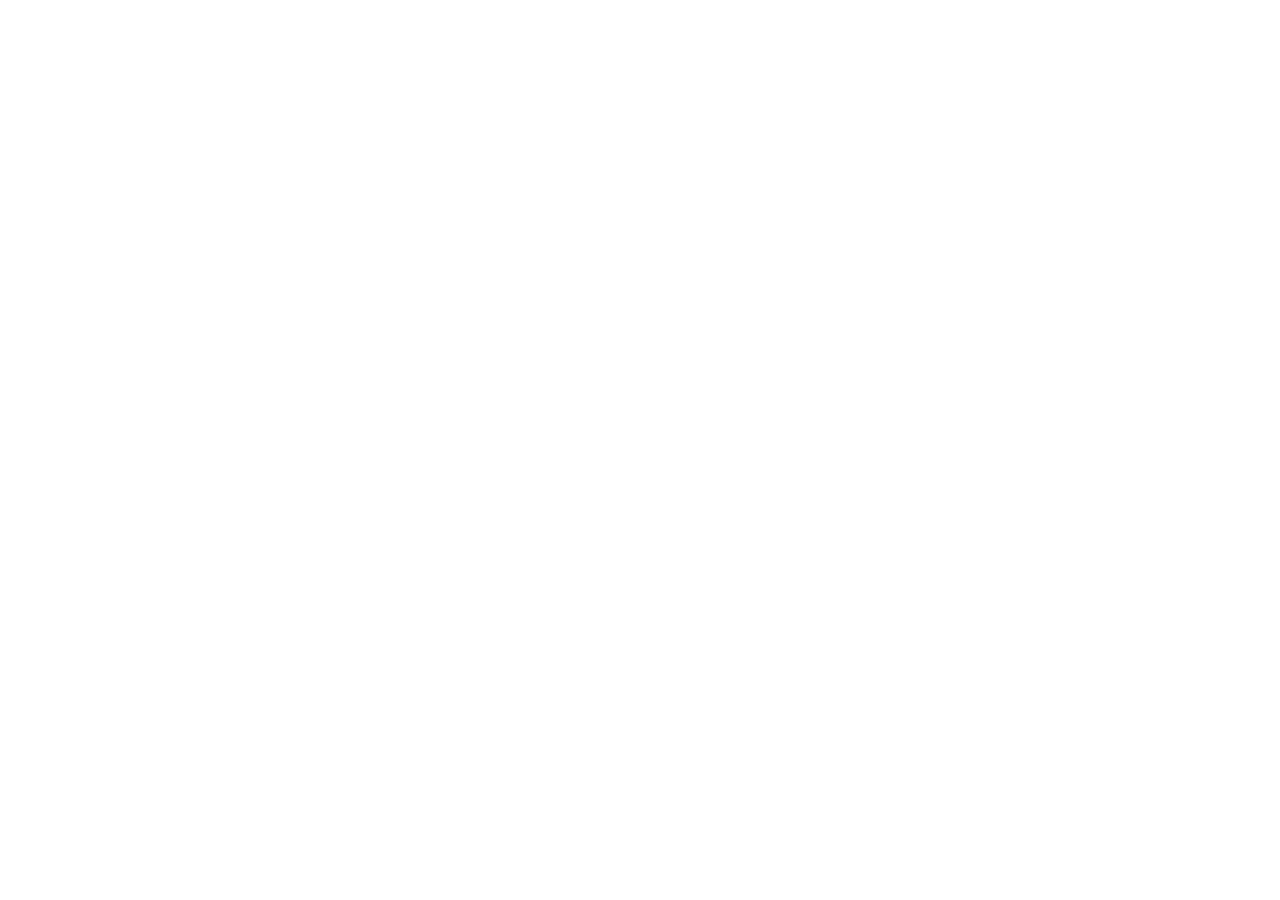
==== ex13_projeto_imovi/index.html @ 681e2e71 "tarefa_concluida" ====
<!DOCTYPE html>
<html lang="pt-br">
  <head>
    <meta charset="UTF-8" />
    <meta http-equiv="X-UA-Compatible" content="IE=edge" />
    <meta name="viewport" content="width=device-width, initial-scale=1.0" />
    <title>iMovi</title>
    <link rel="shortcut icon" href="img/favicon.ico" type="image/x-icon" />
    <!-- Google fonts Lato -->
    <link rel="preconnect" href="https://fonts.googleapis.com" />
    <link rel="preconnect" href="https://fonts.gstatic.com" crossorigin />
    <link
      href="https://fonts.googleapis.com/css2?family=Lato:ital,wght@0,100;0,300;0,400;0,700;0,900;1,100;1,300;1,400;1,700;1,900&display=swap"
      rel="stylesheet"
    />
    <!-- CSS Bootstrap -->
    <link
      href="https://cdn.jsdelivr.net/npm/bootstrap@5.0.2/dist/css/bootstrap.min.css"
      rel="stylesheet"
      integrity="sha384-EVSTQN3/azprG1Anm3QDgpJLIm9Nao0Yz1ztcQTwFspd3yD65VohhpuuCOmLASjC"
      crossorigin="anonymous"
    />
    <!-- Bootstrap Icons -->
    <link
      rel="stylesheet"
      href="https://cdn.jsdelivr.net/npm/bootstrap-icons@1.5.0/font/bootstrap-icons.css"
    />
    <!-- CSS do projeto -->
    <link rel="stylesheet" href="css/styles.css" />
    <!-- JavaScript Bootstrap -->
    <script
      src="https://cdn.jsdelivr.net/npm/bootstrap@5.0.2/dist/js/bootstrap.bundle.min.js"
      integrity="sha384-MrcW6ZMFYlzcLA8Nl+NtUVF0sA7MsXsP1UyJoMp4YLEuNSfAP+JcXn/tWtIaxVXM"
      crossorigin="anonymous"
    ></script>
  </head>
  <body>
    

    <!-- 1ª Digitação (Aqui) -->

   
  </body>
</html>
---- ex13_projeto_imovi/css/styles.css ----
/* 2ª Digitação (Aqui) */
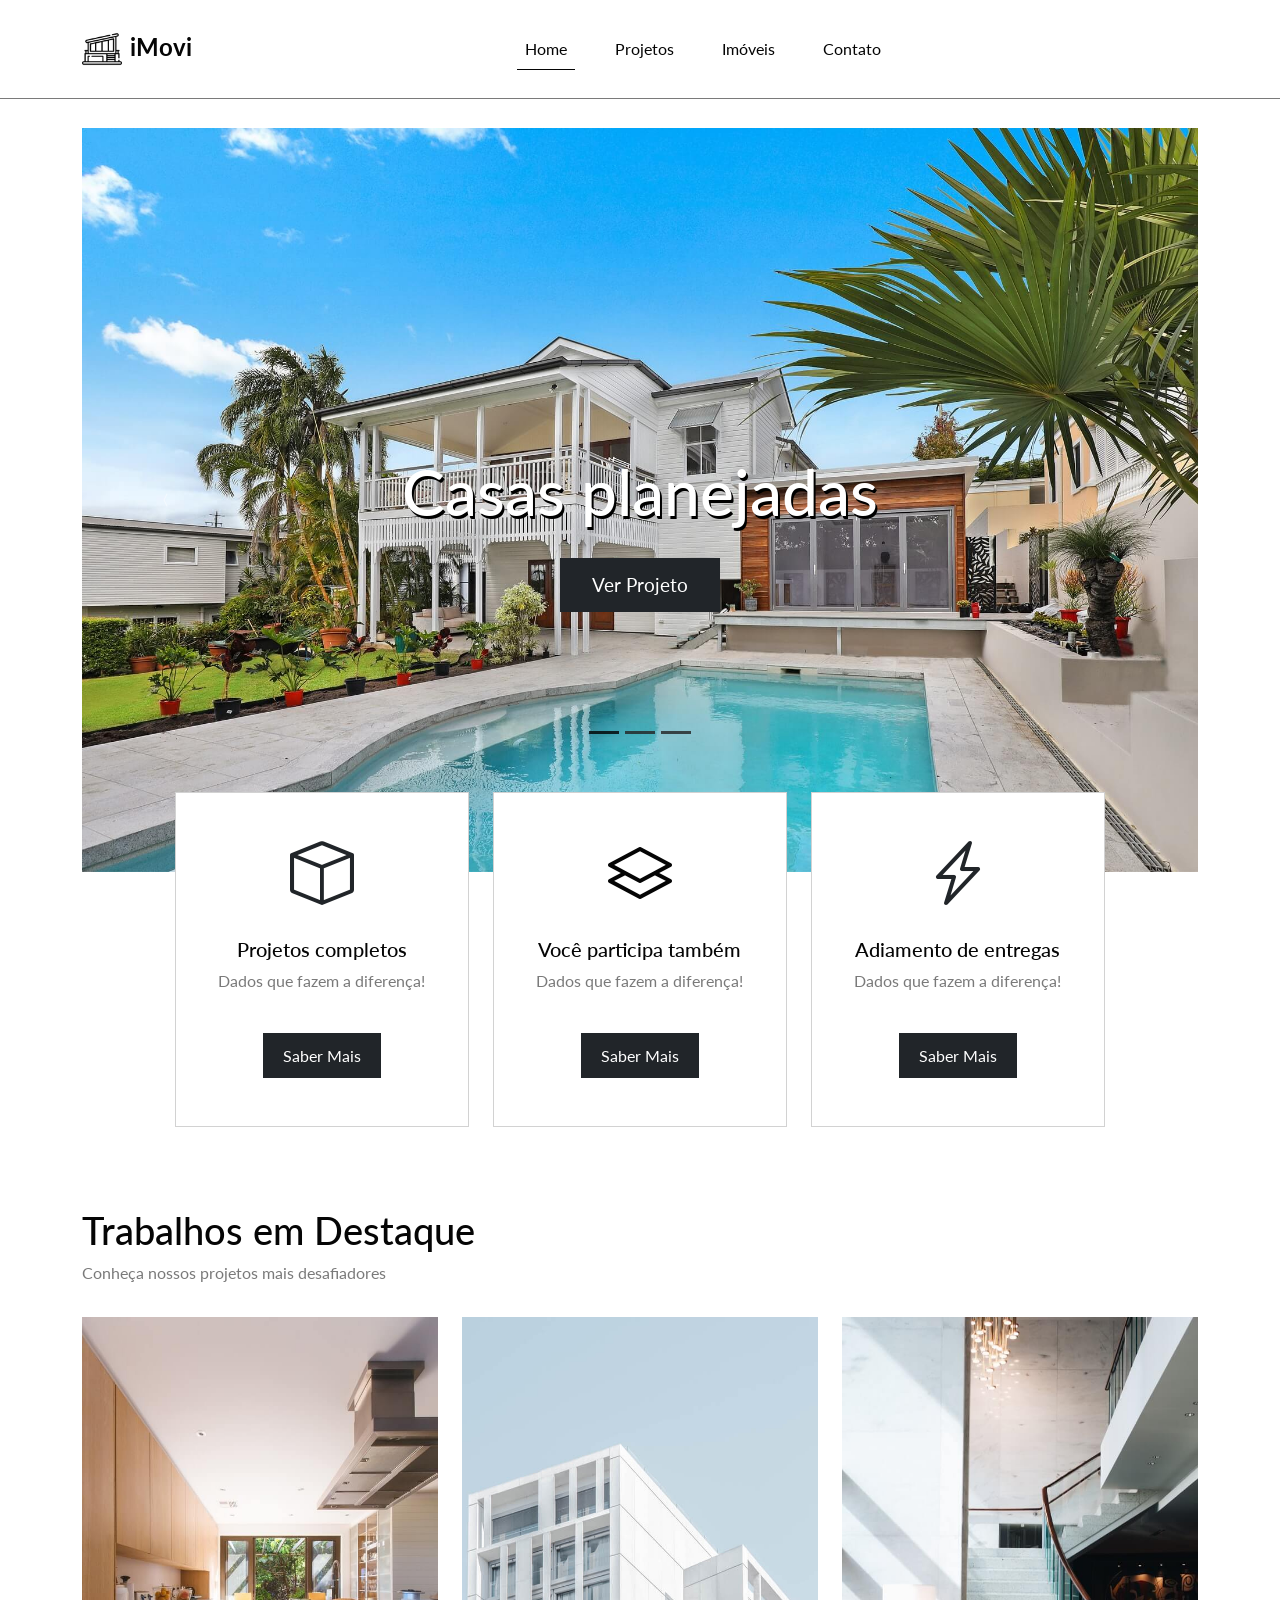
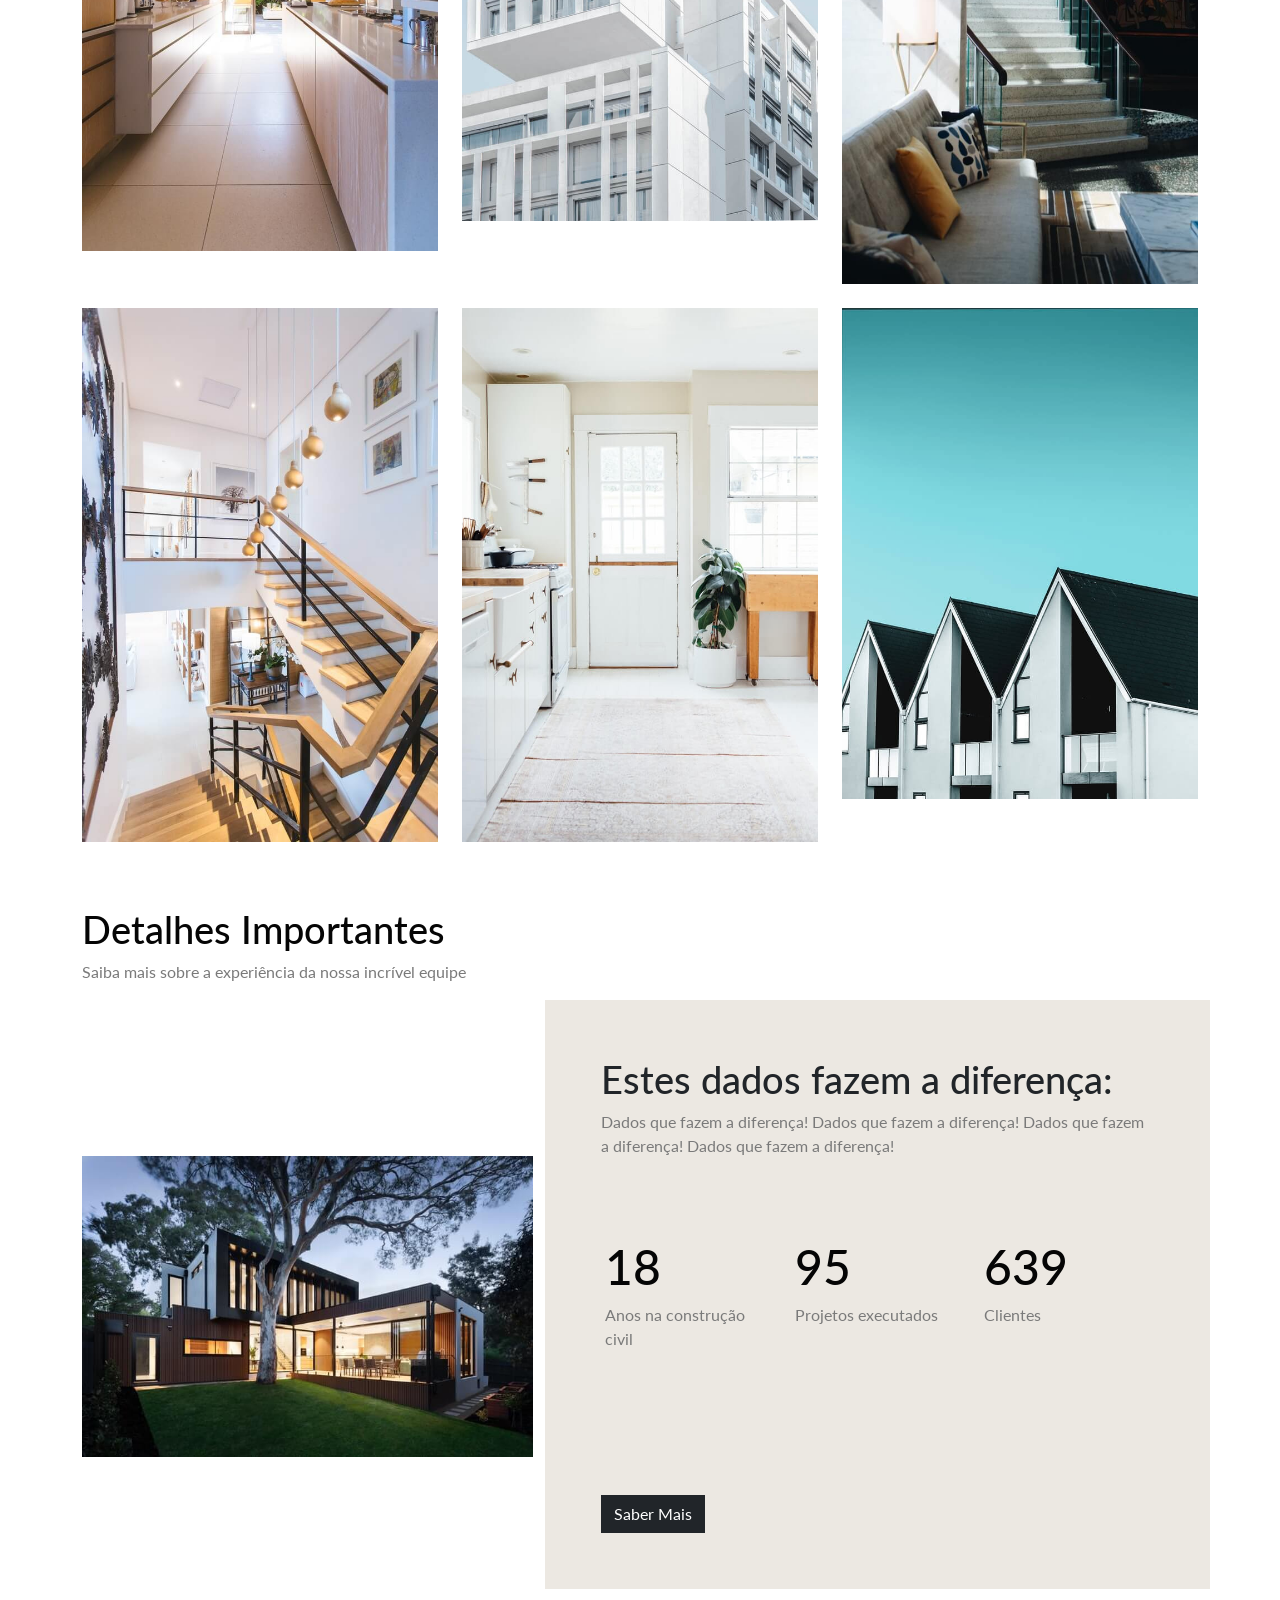
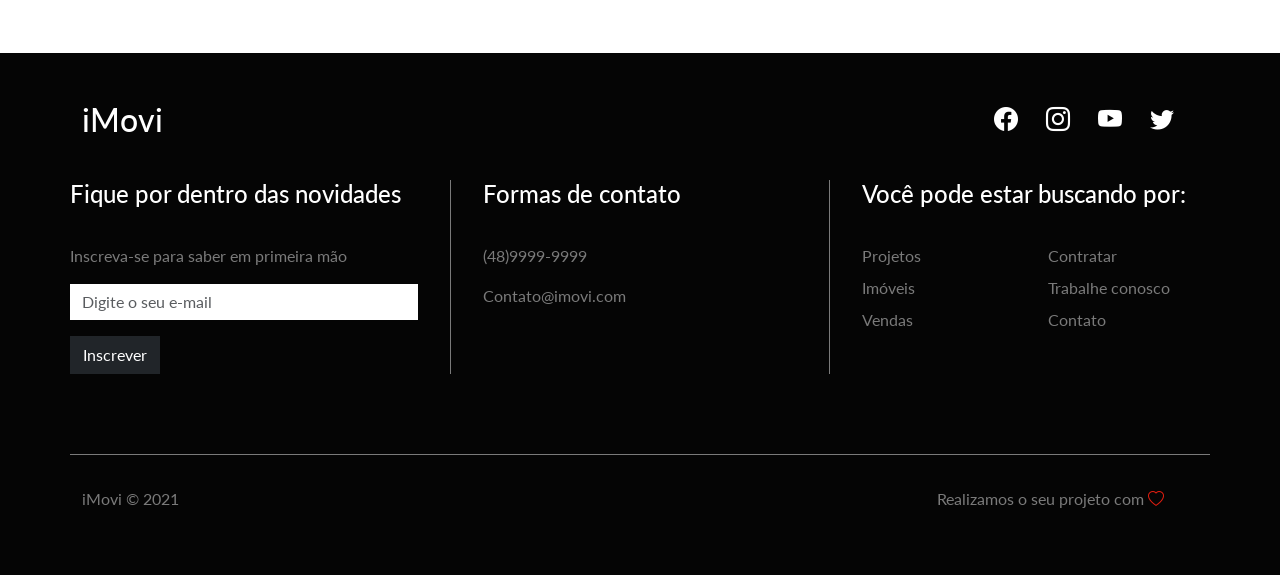
==== commit 6c35587e: "exercicio13-concluido" ====
--- a/ex13_projeto_imovi/index.html
+++ b/ex13_projeto_imovi/index.html
@@ -35,10 +35,338 @@
     ></script>
   </head>
   <body>
-    
-
-    <!-- 1ª Digitação (Aqui) -->
-
-   
+    <!-- NAVBAR -->
+    <nav class="navbar navbar-expand-lg fixed-top bg-primary-color" id="navbar">
+      <div class="container py-3">
+        <a class="navbar-brand" href="#">
+          <img src="img/imovi-icon.png" alt="iMovi" />
+          <span>iMovi</span>
+        </a>
+        <button 
+          class="navbar-toggler"
+          type="button"
+          data-bs-toggle="collapse"
+          data-bs-target="#navbar-items"
+          aria-controls="navbar-items"
+          aria-expanded="false"
+          aria-label="Toggle navigation"
+        >
+          <i class="bi bi-list"></i>
+        </button>
+        <div class="collapse navbar-collapse" id="navbar-items">
+          <ul class="navbar-nav me-auto mb-2 mb-lg-0">
+            <li class="nav-item">
+              <a class="nav-link active" aria-current="page" href="#">Home</a>
+            </li>
+            <li class="nav-item">
+              <a class="nav-link" href="#">Projetos</a>
+            </li>
+            <li class="nav-item">
+              <a class="nav-link" href="#">Imóveis</a>
+            </li>
+            <li class="nav-item">
+              <a class="nav-link" href="#">Contato</a>
+            </li>
+          </ul>
+        </div>
+      </div>
+    </nav>
+    <!-- SLIDER -->
+    <div class="container" id="slider-container">
+      <div id="slider" class="carousel slide" data-bs-ride="carousel">
+        <div class="carousel-indicators">
+          <button
+            type="button"
+            data-bs-target="#slider"
+            data-bs-slide-to="0"
+            class="active"
+            aria-current="true"
+            aria-label="Slide 1"
+          ></button>
+          <button
+            type="button"
+            data-bs-target="#slider"
+            data-bs-slide-to="1"
+            aria-label="Slide 2"
+          ></button>
+          <button
+            type="button"
+            data-bs-target="#slider"
+            data-bs-slide-to="2"
+            aria-label="Slide 3"
+          ></button>
+        </div>
+        <div class="carousel-inner">
+          <div class="carousel-item active">
+            <img src="img/banner-1.jpg" class="d-block w-100" alt="Casa 1" />
+            <div class="carousel-caption">
+              <h5>Casas planejadas</h5>
+              <a href="#" class="btn btn-dark">Ver Projeto</a>
+            </div>
+          </div>
+          <div class="carousel-item">
+            <img src="img/banner-2.jpg" class="d-block w-100" alt="Casa 2" />
+            <div class="carousel-caption">
+              <h5>Projetos Complexos</h5>
+              <a href="#" class="btn btn-dark">Ver Projeto</a>
+            </div>
+          </div>
+          <div class="carousel-item">
+            <img src="img/banner-3.jpg" class="d-block w-100" alt="Casa 3" />
+            <div class="carousel-caption">
+              <h5>Projetos Inovadores</h5>
+              <a href="#" class="btn btn-dark">Ver Projeto</a>
+            </div>
+          </div>
+        </div>
+        <button
+          class="carousel-control-prev"
+          type="button"
+          data-bs-target="#slider"
+          data-bs-slide="prev"
+        >
+          <i class="bi bi-chevron-compact-left"></i>
+          <span class="visually-hidden">Previous</span>
+        </button>
+        <button
+          class="carousel-control-next"
+          type="button"
+          data-bs-target="#slider"
+          data-bs-slide="next"
+        >
+          <i class="bi bi-chevron-compact-right"></i>
+          <span class="visually-hidden">Next</span>
+        </button>
+      </div>
+      <div class="col-12 col-md-10 offset-md-1" id="mini-banners">
+        <div class="row">
+          <div class="col-12 col-md-4">
+            <div class="card text-center">
+              <i class="bi bi-box bg-primary-color"></i>
+              <div class="card-body">
+                <h5 class="card-title primary-color">Projetos completos</h5>
+                <p class="card-text secondary-color">
+                Dados que fazem a diferença!
+                </p>
+                <a href="#" class="btn btn-dark">Saber Mais</a>
+              </div>
+            </div>
+          </div>
+          <div class="col-12 col-md-4">
+            <div class="card text-center">
+              <i class="bi bi-layers primary-color"></i>
+              <div class="card-body">
+                <h5 class="card-title primary-color">Você participa também</h5>
+                <p class="card-text secondary-color">
+                  Dados que fazem a diferença!
+                </p>
+                <a href="#" class="btn btn-dark">Saber Mais</a>
+              </div>
+            </div>
+          </div>
+          <div class="col-12 col-md-4">
+            <div class="card text-center">
+              <i class="bi bi-lightning-charge"></i>
+              <div class="card-body primary-color">
+                <h5 class="card-title primary-color">
+                  Adiamento de entregas
+                </h5>
+                <p class="card-text secondary-color">
+                  Dados que fazem a diferença!
+                </p>
+                <a href="#" class="btn btn-dark">Saber Mais</a>
+              </div>
+            </div>
+          </div>
+        </div>
+      </div>
+    </div>
+    <!-- DESTAQUES -->
+    <div class="container" id="featured-container">
+      <div class="col-12">
+        <h2 class="title primary-color">Trabalhos em Destaque</h2>
+        <p class="subtitle secondary-color">
+          Conheça nossos projetos mais desafiadores
+        </p>
+      </div>
+      <div class="col-12" id="featured-images">
+        <div class="row g-4">
+          <div class="col-12 col-md-4">
+            <img src="img/project-1.jpg" alt="projeto 1" class="img-fluid" />
+            <div class="banner-content">
+              <p class="secondary-color">Categoria</p>
+              <h3>Nome do Projeto</h3>
+            </div>
+          </div>
+          <div class="col-12 col-md-4">
+            <img src="img/project-2.jpg" alt="projeto 2" class="img-fluid" />
+            <div class="banner-content">
+              <p class="secondary-color">Categoria</p>
+              <h3>Nome do Projeto</h3>
+            </div>
+          </div>
+          <div class="col-12 col-md-4">
+            <img src="img/project-3.jpg" alt="projeto 3" class="img-fluid" />
+            <div class="banner-content">
+              <p class="secondary-color">Categoria</p>
+              <h3>Nome do Projeto</h3>
+            </div>
+          </div>
+          <div class="col-12 col-md-4">
+            <img src="img/project-4.jpg" alt="projeto 4" class="img-fluid" />
+            <div class="banner-content">
+              <p class="secondary-color">Categoria</p>
+              <h3>Nome do Projeto</h3>
+            </div>
+          </div>
+          <div class="col-12 col-md-4">
+            <img src="img/project-5.jpg" alt="projeto 5" class="img-fluid" />
+            <div class="banner-content">
+              <p class="secondary-color">Categoria</p>
+              <h3>Nome do Projeto</h3>
+            </div>
+          </div>
+          <div class="col-12 col-md-4">
+            <img src="img/project-6.jpg" alt="projeto 6" class="img-fluid" />
+            <div class="banner-content">
+              <p class="secondary-color">Categoria</p>
+              <h3>Nome do Projeto</h3>
+            </div>
+          </div>
+        </div>
+      </div>
+    </div>
+    <!-- INFO -->
+    <div class="container" id="info-container">
+      <div class="col-12">
+        <h2 class="title primary-color">Detalhes Importantes</h2>
+        <p class="subtitle secondary-color">
+          Saiba mais sobre a experiência da nossa incrível equipe
+        </p>
+      </div>
+      <div class="col-12">
+        <div class="row">
+          <div class="col-12 col-md-5" id="info-banner">
+            <img src="img/infobanner.jpg" alt="Informações" class="img-fluid" />
+          </div>
+          <div class="col-12 col-md-7 bg-secondary-color" id="info-content">
+            <div class="row">
+              <div class="col-12">
+                <h2 class="title">Estes dados fazem a diferença:</h2>
+                <p class="subtitle secondary-color">
+                 Dados que fazem a diferença!
+                 Dados que fazem a diferença!
+                 Dados que fazem a diferença!
+                 Dados que fazem a diferença!
+                </p>
+              </div>
+              <div class="col-12" id="info-numbers">
+                <div class="row">
+                  <div class="col-4">
+                    <h3 class="primary-color">18</h3>
+                    <p class="secondary-color">Anos na construção civil</p>
+                  </div>
+                  <div class="col-4">
+                    <h3 class="primary-color">95</h3>
+                    <p class="secondary-color">Projetos executados</p>
+                  </div>
+                  <div class="col-4">
+                    <h3 class="primary-color">639</h3>
+                    <p class="secondary-color">Clientes</p>
+                  </div>
+                </div>
+              </div>
+              <div class="col-12">
+                <a class="btn btn-dark">Saber Mais</a>
+              </div>
+            </div>
+          </div>
+        </div>
+      </div>
+    </div>
+    <!-- FOOTER -->
+    <footer class="container-fluid bg-dark-color" id="footer">
+      <div class="container">
+        <div class="row">
+          <!-- FOOTER TOP -->
+          <div class="col-12" id="footer-top">
+            <div class="row justify-content-between">
+              <div class="col-4">
+                <h2>
+                  iMovi
+                </h2>
+              </div>
+              <div class="col-4" id="social-icons">
+                <i class="bi bi-facebook"></i>
+                <i class="bi bi-instagram"></i>
+                <i class="bi bi-youtube"></i>
+                <i class="bi bi-twitter"></i>
+              </div>
+            </div>
+          </div>
+          <!-- FOOTER DETAILS -->
+          <div class="col-12" id="footer-details">
+            <div class="row">
+              <div class="col-12 col-md-4" id="news-container">
+                <h4>Fique por dentro das novidades</h4>
+                <p class="secondary-color">
+                  Inscreva-se para saber em primeira mão
+                </p>
+                <form>
+                  <div class="mb-3">
+                    <input
+                      type="email"
+                      class="form-control"
+                      placeholder="Digite o seu e-mail"
+                    />
+                  </div>
+                  <button class="btn btn-dark">Inscrever</button>
+                </form>
+              </div>
+              <div class="col-12 col-md-4" id="contact-container">
+                <h4>Formas de contato</h4>
+                <p class="secondary-color">(48)9999-9999</p>
+                <p class="secondary-color">Contato@imovi.com</p>
+              </div>
+              <div class="col-12 col-md-4" id="links-container">
+                <div class="row">
+                  <h4>Você pode estar buscando por:</h4>
+                  <div class="col-6">
+                    <ul class="list-unstyled">
+                      <li><a href="#" class="secondary-color">Projetos</a></li>
+                      <li><a href="#" class="secondary-color">Imóveis</a></li>
+                      <li><a href="#" class="secondary-color">Vendas</a></li>
+                    </ul>
+                  </div>
+                  <div class="col-6">
+                    <ul class="list-unstyled">
+                      <li><a href="#" class="secondary-color">Contratar</a></li>
+                      <li>
+                        <a href="#" class="secondary-color">Trabalhe conosco</a>
+                      </li>
+                      <li><a href="#" class="secondary-color">Contato</a></li>
+                    </ul>
+                  </div>
+                </div>
+              </div>
+            </div>
+          </div>
+          <!-- FOOTER BOTTOM -->
+          <div class="col-12" id="footer-bottom">
+            <div class="row justify-content-between">
+              <div class="col-12 col-md-3">
+                <p class="secondary-color">iMovi &copy; 2021</p>
+              </div>
+              <div class="col-12 col-md-3">
+                <p class="secondary-color">
+                  Realizamos o seu projeto com
+                  <i class="bi bi-heart"></i>
+                </p>
+              </div>
+            </div>
+          </div>
+        </div>
+      </div>
+    </footer>
   </body>
 </html>
--- a/ex13_projeto_imovi/css/styles.css
+++ b/ex13_projeto_imovi/css/styles.css
@@ -1 +1,336 @@
-/* 2ª Digitação (Aqui) */+* {
+    font-family: 'Lato', sans-serif;
+}
+
+.bg-primary-color {
+    background-color: #fff;
+}
+
+.bg-secondary-color {
+    background-color: #ece8e2;
+}
+
+.bg-dark-color {
+    background-color: #050505;
+}
+
+.primary-color {
+    color: #050505;
+}
+
+.secondary-color {
+    color: #7a7a7a;
+}
+
+/* NAVBAR */
+#navbar {
+    border-bottom: 1px solid #7a7a7a;
+}
+
+#navbar a {
+    color: #050505;
+}
+
+#navbar a:hover {
+    color: #7a7a7a;
+}
+
+#navbar .active {
+    border-bottom: 1px solid #050505;
+}
+
+.navbar-brand {
+    display: flex;
+}
+
+.navbar-brand img {
+    width: 40px;
+}
+
+.navbar-brand span {
+    font-weight: 700;
+    font-size: 1.5rem;
+    margin-left: 0.5rem;
+}
+
+#navbar-items .navbar-nav {
+    display: flex;
+    justify-content: center;
+    width: 100%;
+}
+
+#navbar-items .nav-item {
+    margin: 0 1em;
+}
+
+/* SLIDER */
+#slider {
+    margin-top: 8em;
+    margin-bottom: 1em;
+}
+
+#slider .carousel-caption {
+    bottom: 3em;
+}
+
+#slider .carousel-caption h5 {
+    font-size: 2.5em;
+    text-shadow: #000 2px 2px;
+}
+
+.btn {
+    border-radius: 0;
+}
+
+#slider .btn {
+    padding: 0.3em 0.8em;
+    font-size: 1em;
+    margin-top: 1em;
+}
+
+.carousel-control-prev,
+.carousel-control-next {
+    opacity: 0.7;
+}
+
+.carousel-control-prev i,
+.carousel-control-next {
+    opacity: 0.7;
+}
+
+.carousel-indicators [data-bs-target] {
+    background-color: #222;
+    opacity: 0.8;
+}
+
+.carousel-indicators .active {
+    background-color: #000;
+}
+
+@media (min-width: 768px) {
+    #slider .carousel-caption {
+        bottom: 15em;
+    }
+    #slider .carousel-caption h5 {
+        font-size: 4em;
+        text-shadow: #000 2px 3px;
+    }
+    #slider .btn {
+        padding: 0.6em 1.6em;
+        font-size: 1.2em;
+        margin-top: 1em;
+    }
+    .carousel-indicators {
+        bottom: 7em;
+    }
+}
+
+/* MINI BANNERS */
+#mini-banners {
+    margin-bottom: 4em;
+}
+
+#mini-banners .card {
+    padding: 2em 0.3em;
+    border-radius: 0;
+}
+
+#mini-banners i {
+    font-size: 4em;
+}
+
+#mini-banners .card-tittle {
+   margin-bottom: 1.5em;
+}
+
+#mini-banners .btn {
+    margin-top:  1.5em;
+    padding: 0.6em 1.2em;
+}
+
+#mini-banners .card {
+    margin-bottom: 1em;
+}
+
+@media (min-width: 768px) {
+    #mini-banners {
+        margin-top: -6em;
+    }
+}
+
+/* DESTAQUES */
+#featured-container {
+    margin-bottom: 4em;
+}
+
+.tittle {
+    font-size: 1.75em;
+    margin-bottom: 0.4em;
+    position: relative;
+}
+
+.tittle:before {
+    width: 75px;
+    border-top: 4px solid #7a7a7a;
+    content: '';
+    position: absolute;
+    bottom: 2em;
+}
+
+#featured-images {
+    margin-top: 2em;
+}
+
+#featured-images .col-md-4 {
+    position: relative;
+    cursor: pointer;
+}
+
+#featured-images .col-md-4:hover > .banner-content {
+    opacity: 0.8;
+}
+
+#featured-images .banner-content {
+    position: absolute;
+    top: 0;
+    left: 0;
+    height: 100%;
+    width: 100%;
+    background-color: #fff;
+    display: flex;
+    align-items: center;
+    justify-content: center;
+    flex-direction: column;
+    opacity: 0.6;
+    transition: 0.5s;
+}
+
+@media (min-width: 768px) {
+    .title {
+        font-size: 2.4em;
+    }
+
+    .title:before {
+        bottom: 1.5em;
+    }
+
+    #featured-images .banner-content {
+        opacity: 0;
+    }
+}
+
+/* INFO */
+#info-content {
+    margin-bottom: 4em;
+    padding: 4em 1em;
+}
+
+#info-numbers {
+    margin-bottom: 4em;
+    padding: 4em 1em;
+}
+
+#info-banner {
+    align-items: center;
+    display: flex;
+    margin-bottom: 2.5em;
+}
+
+#info-numbers h3 {
+    font-size: 3em;
+}
+
+@media (min-width: 768px) {
+    #info-content {
+        padding: 3.5em;
+    }
+}
+
+/* FOOTER TOP */
+#footer {
+    padding: 3em 2em;
+}
+
+#footer-top {
+    margin-bottom: 2em;
+}
+
+#footer-top,
+#footer-top i {
+    color: #fff;
+}
+
+#social-icons {
+    text-align: right;
+}
+
+#social-icons i {
+    margin-right: 1em;
+    font-size: 1.5em;
+    cursor: pointer;
+}
+
+#social-icons i:hover {
+    color: #7a7a7a;
+}
+
+/* FOOTER DETAILS */
+#footer-details {
+    margin-bottom: 3em;
+}
+
+#news-container,
+#contact-container,
+#links-container {
+    padding: 0;
+    border: 0;
+    margin-bottom: 2em;
+}
+
+#footer-details h4 {
+    color: #fff;
+    margin-bottom: 1.5em;
+}
+
+#news-container input {
+    border-radius: 0;
+    border: none;
+}
+
+#links-container li {
+    margin-bottom: 0.5em;
+}
+
+#links-container a {
+    text-decoration: none;
+}
+
+#links-container a:hover {
+    color: #fff;
+}
+
+/* FOOTER BOTTOM */
+#footer-bottom {
+    border-top: 1px solid #7a7a7a;
+    padding-top: 2em;
+}
+
+#footer-bottom i {
+    color: #e61e10;
+}
+
+@media (min-width: 768px) {
+    #news-container {
+        padding-right: 2em;
+    }
+
+    #contact-container {
+        padding: 0 2em;
+        border-left: 1px solid #7a7a7a;
+        border-right: 1px solid #7a7a7a;
+    }
+
+    #links-container {
+        padding-left: 2em;
+    }
+}
